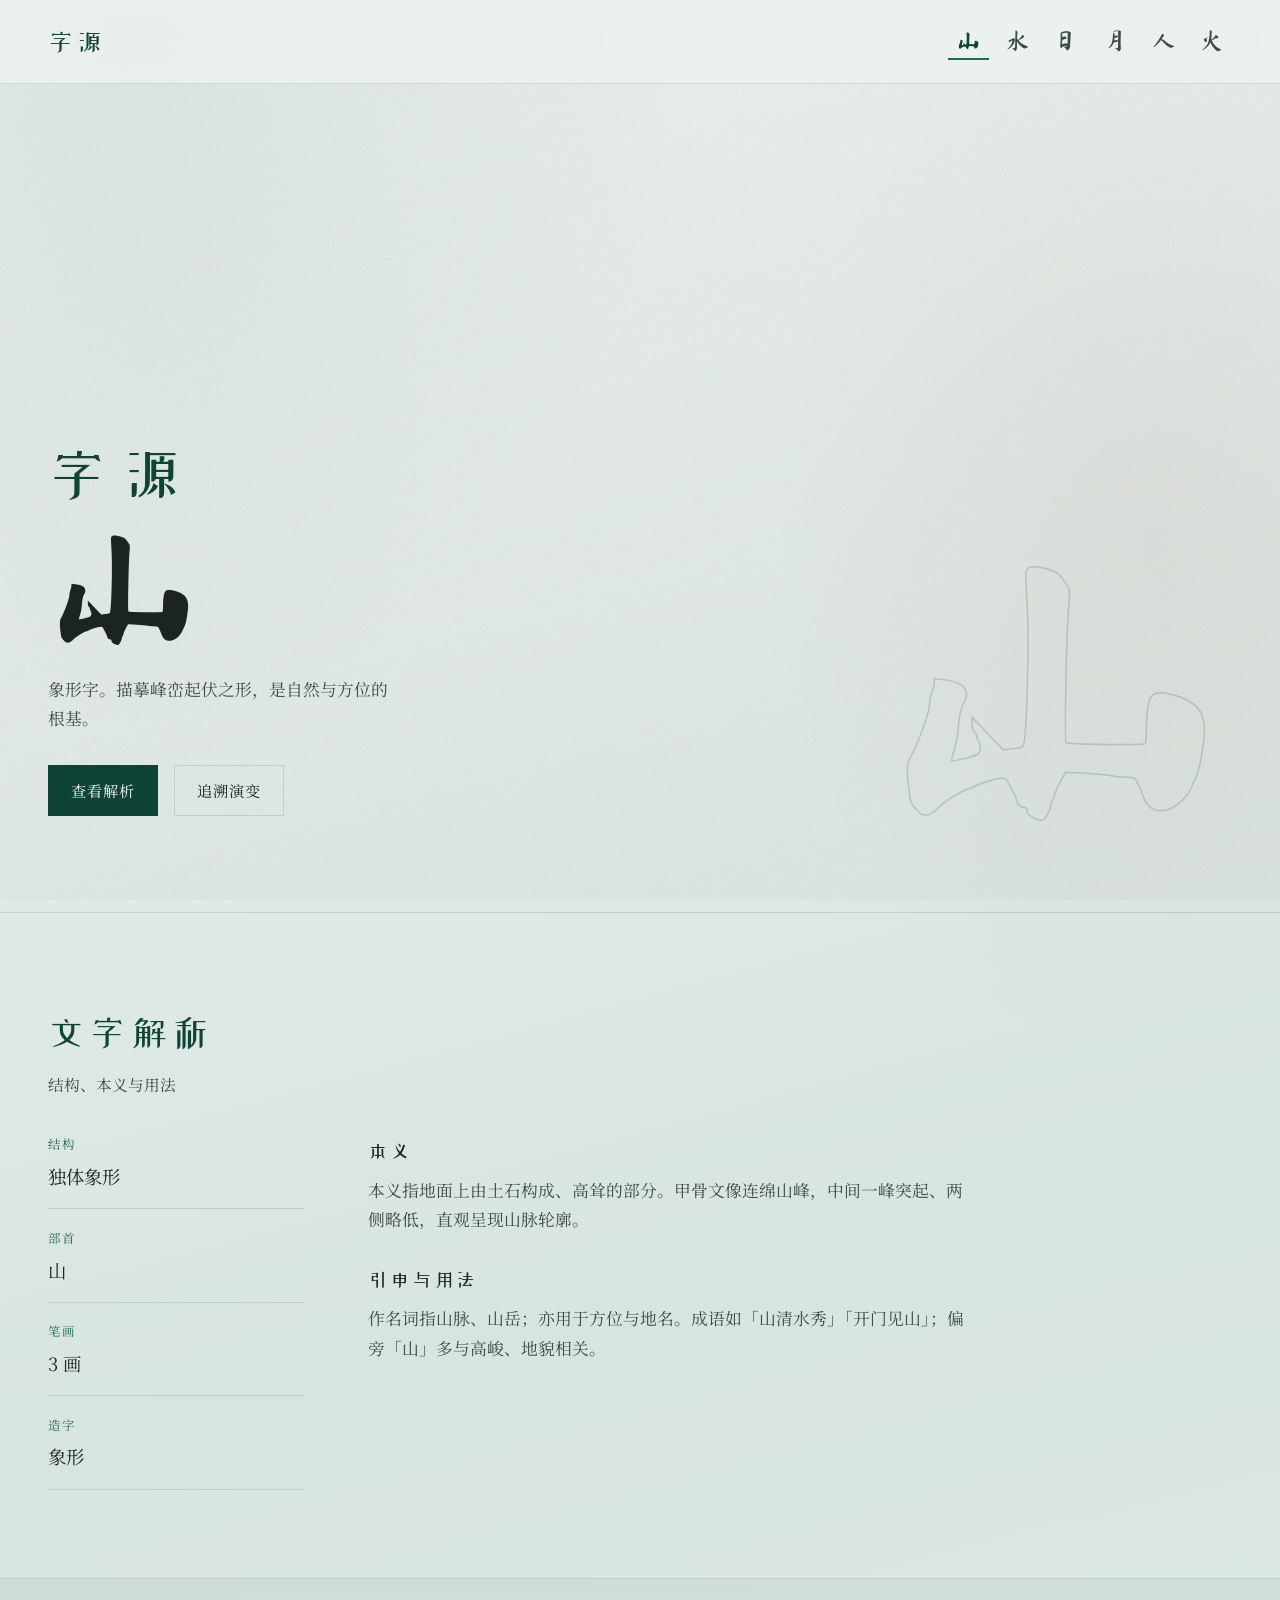
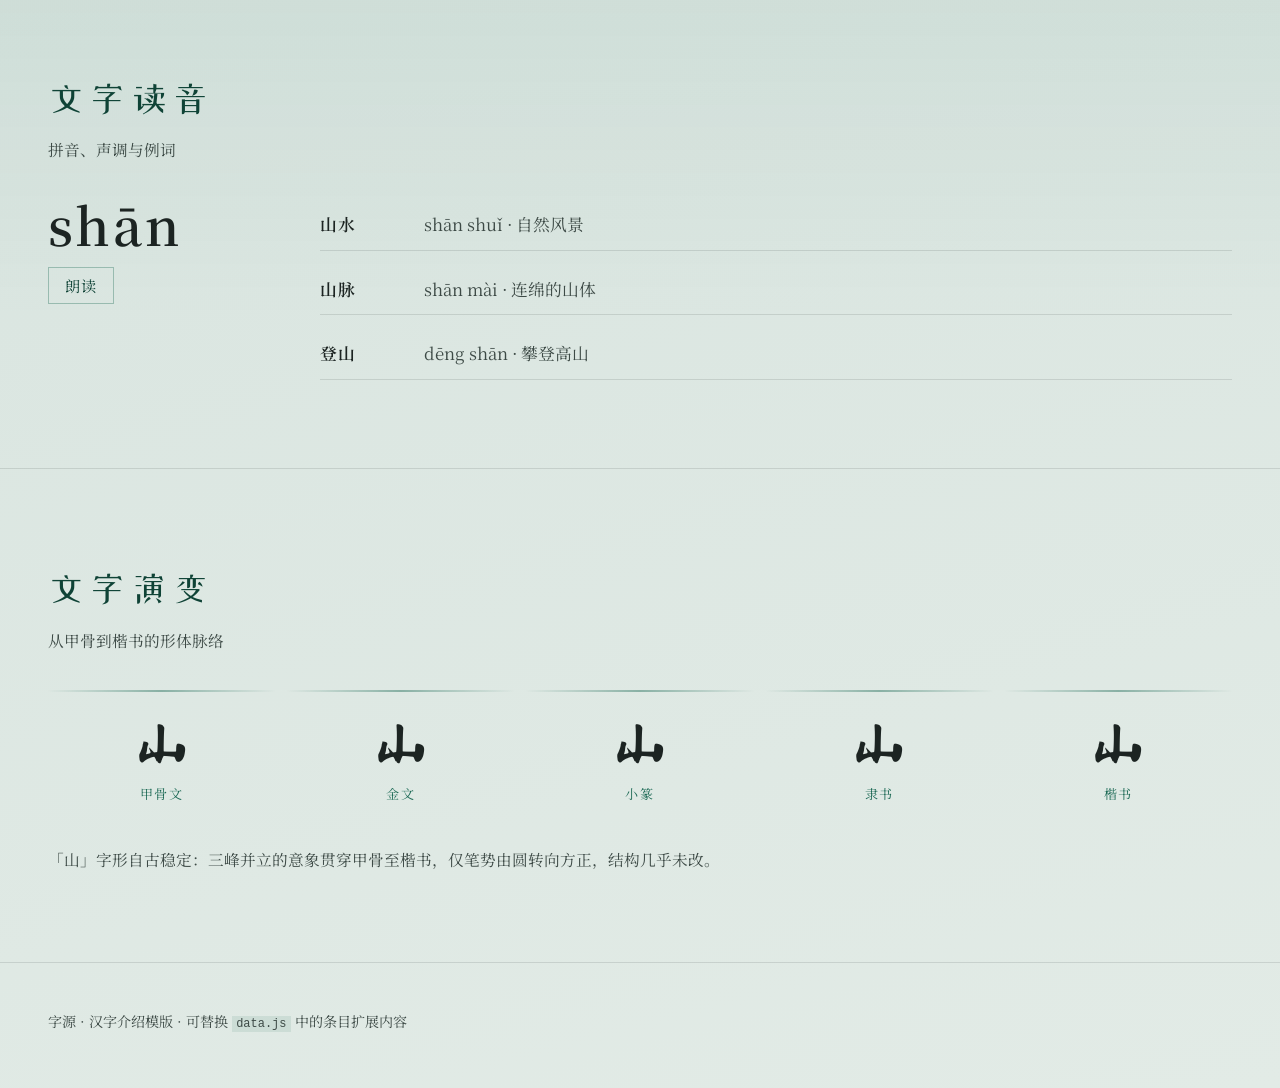
==== index.html @ 9df57b16 "Add files via upload 首次上传" ====
<!DOCTYPE html>
<html lang="zh-CN">
<head>
  <meta charset="UTF-8" />
  <meta name="viewport" content="width=device-width, initial-scale=1.0" />
  <title>字源 · 汉字溯源</title>
  <link rel="preconnect" href="https://fonts.googleapis.com" />
  <link rel="preconnect" href="https://fonts.gstatic.com" crossorigin />
  <link href="https://fonts.googleapis.com/css2?family=Ma+Shan+Zheng&family=Noto+Serif+SC:wght@400;600;700&family=ZCOOL+XiaoWei&display=swap" rel="stylesheet" />
  <link rel="stylesheet" href="styles.css" />
</head>
<body>
  <div class="ink-wash" aria-hidden="true"></div>

  <header class="site-header">
    <a class="brand" href="#top">字源</a>
    <nav class="char-nav" id="charNav" aria-label="汉字列表"></nav>
  </header>

  <main id="top">
    <section class="hero" id="hero">
      <div class="hero-copy">
        <p class="brand-mark">字源</p>
        <h1 class="hero-char" id="heroChar">山</h1>
        <p class="hero-lead" id="heroLead">象形字。描摹峰峦起伏之形，是自然与方位的根基。</p>
        <div class="hero-actions">
          <a class="btn primary" href="#analysis">查看解析</a>
          <a class="btn ghost" href="#evolution">追溯演变</a>
        </div>
      </div>
      <div class="hero-glyph" aria-hidden="true">
        <span class="glyph-shadow" id="glyphShadow">山</span>
      </div>
    </section>

    <section class="panel" id="analysis">
      <header class="panel-head">
        <h2>文字解析</h2>
        <p>结构、本义与用法</p>
      </header>
      <div class="analysis-grid">
        <dl class="meta-list">
          <div>
            <dt>结构</dt>
            <dd id="metaStructure">独体象形</dd>
          </div>
          <div>
            <dt>部首</dt>
            <dd id="metaRadical">山</dd>
          </div>
          <div>
            <dt>笔画</dt>
            <dd id="metaStrokes">3 画</dd>
          </div>
          <div>
            <dt>造字</dt>
            <dd id="metaMethod">象形</dd>
          </div>
        </dl>
        <article class="prose">
          <h3>本义</h3>
          <p id="meaningText"></p>
          <h3>引申与用法</h3>
          <p id="usageText"></p>
        </article>
      </div>
    </section>

    <section class="panel tone-panel" id="reading">
      <header class="panel-head">
        <h2>文字读音</h2>
        <p>拼音、声调与例词</p>
      </header>
      <div class="reading-layout">
        <div class="pinyin-block">
          <span class="pinyin" id="pinyinText">shān</span>
          <button type="button" class="btn speak" id="speakBtn" aria-label="朗读读音">朗读</button>
        </div>
        <ul class="example-list" id="exampleList"></ul>
      </div>
    </section>

    <section class="panel" id="evolution">
      <header class="panel-head">
        <h2>文字演变</h2>
        <p>从甲骨到楷书的形体脉络</p>
      </header>
      <ol class="evo-track" id="evoTrack"></ol>
      <p class="evo-note" id="evoNote"></p>
    </section>
  </main>

  <footer class="site-footer">
    <p>字源 · 汉字介绍模版 · 可替换 <code>data.js</code> 中的条目扩展内容</p>
  </footer>

  <script src="data.js"></script>
  <script src="app.js"></script>
</body>
</html>
---- styles.css ----
/* 字源 — 汉字介绍模版
   视觉方向：青墨纸色 · 青绿点缀 · 书法大字为主视觉 */

:root {
  --ink: #1c2422;
  --ink-soft: #3d4a46;
  --mist: #d8e4df;
  --paper: #eef3f0;
  --paper-deep: #e2ebe6;
  --jade: #1f6b57;
  --jade-deep: #0f4336;
  --lacquer: #8b2e2e;
  --line: rgba(28, 36, 34, 0.12);
  --shadow: rgba(15, 67, 54, 0.08);
  --font-display: "Ma Shan Zheng", "ZCOOL XiaoWei", cursive;
  --font-title: "ZCOOL XiaoWei", "Noto Serif SC", serif;
  --font-body: "Noto Serif SC", "Songti SC", serif;
  --ease: cubic-bezier(0.22, 1, 0.36, 1);
}

*,
*::before,
*::after {
  box-sizing: border-box;
}

html {
  scroll-behavior: smooth;
}

body {
  margin: 0;
  min-height: 100vh;
  color: var(--ink);
  font-family: var(--font-body);
  font-size: 1.05rem;
  line-height: 1.75;
  background:
    radial-gradient(ellipse 80% 50% at 10% 0%, rgba(31, 107, 87, 0.08), transparent 55%),
    radial-gradient(ellipse 60% 40% at 90% 20%, rgba(139, 46, 46, 0.05), transparent 50%),
    linear-gradient(165deg, var(--paper) 0%, var(--mist) 48%, var(--paper-deep) 100%);
  overflow-x: hidden;
}

.ink-wash {
  position: fixed;
  inset: 0;
  pointer-events: none;
  z-index: 0;
  opacity: 0.35;
  background-image:
    url("data:image/svg+xml,%3Csvg xmlns='http://www.w3.org/2000/svg' width='120' height='120'%3E%3Cfilter id='n'%3E%3CfeTurbulence type='fractalNoise' baseFrequency='0.9' numOctaves='3' stitchTiles='stitch'/%3E%3C/filter%3E%3Crect width='120' height='120' filter='url(%23n)' opacity='0.4'/%3E%3C/svg%3E");
  mix-blend-mode: multiply;
}

.site-header,
main,
.site-footer {
  position: relative;
  z-index: 1;
}

.site-header {
  display: flex;
  align-items: center;
  justify-content: space-between;
  gap: 1.5rem;
  padding: 1.25rem clamp(1.25rem, 4vw, 3rem);
  border-bottom: 1px solid var(--line);
  backdrop-filter: blur(8px);
  background: rgba(238, 243, 240, 0.72);
}

.brand {
  font-family: var(--font-title);
  font-size: 1.55rem;
  letter-spacing: 0.18em;
  color: var(--jade-deep);
  text-decoration: none;
}

.char-nav {
  display: flex;
  flex-wrap: wrap;
  gap: 0.35rem 0.5rem;
  justify-content: flex-end;
}

.char-nav button {
  appearance: none;
  border: none;
  background: transparent;
  font-family: var(--font-display);
  font-size: 1.45rem;
  line-height: 1;
  padding: 0.35rem 0.55rem;
  color: var(--ink-soft);
  cursor: pointer;
  border-bottom: 2px solid transparent;
  transition: color 0.3s var(--ease), border-color 0.3s var(--ease), transform 0.3s var(--ease);
}

.char-nav button:hover {
  color: var(--jade);
  transform: translateY(-2px);
}

.char-nav button.is-active {
  color: var(--jade-deep);
  border-bottom-color: var(--jade);
}

/* —— Hero：一屏一构图 —— */
.hero {
  display: grid;
  grid-template-columns: 1.05fr 0.95fr;
  align-items: end;
  min-height: calc(100vh - 4.5rem);
  padding: clamp(2rem, 6vw, 5rem) clamp(1.25rem, 4vw, 3rem) clamp(3rem, 8vw, 6rem);
  gap: clamp(1.5rem, 4vw, 3rem);
  overflow: hidden;
}

.hero-copy {
  max-width: 28rem;
  animation: rise 0.9s var(--ease) both;
}

.brand-mark {
  margin: 0 0 0.75rem;
  font-family: var(--font-title);
  font-size: clamp(2.4rem, 5vw, 3.6rem);
  letter-spacing: 0.28em;
  color: var(--jade-deep);
  line-height: 1.1;
}

.hero-char {
  margin: 0;
  font-family: var(--font-display);
  font-size: clamp(5.5rem, 14vw, 9.5rem);
  font-weight: 400;
  line-height: 0.9;
  color: var(--ink);
  letter-spacing: 0.04em;
}

.hero-lead {
  margin: 1.25rem 0 2rem;
  color: var(--ink-soft);
  font-size: 1.05rem;
  max-width: 22rem;
}

.hero-actions {
  display: flex;
  flex-wrap: wrap;
  gap: 0.75rem 1rem;
}

.btn {
  display: inline-flex;
  align-items: center;
  justify-content: center;
  padding: 0.7rem 1.35rem;
  font-family: var(--font-body);
  font-size: 0.95rem;
  letter-spacing: 0.08em;
  text-decoration: none;
  border: 1px solid transparent;
  cursor: pointer;
  transition: background 0.3s var(--ease), color 0.3s var(--ease), border-color 0.3s var(--ease), transform 0.3s var(--ease);
}

.btn.primary {
  background: var(--jade-deep);
  color: #f4f8f6;
}

.btn.primary:hover {
  background: var(--jade);
  transform: translateY(-1px);
}

.btn.ghost {
  background: transparent;
  color: var(--ink);
  border-color: var(--line);
}

.btn.ghost:hover {
  border-color: var(--jade);
  color: var(--jade-deep);
}

.btn.speak {
  background: transparent;
  color: var(--jade-deep);
  border-color: rgba(31, 107, 87, 0.35);
  padding: 0.45rem 1rem;
}

.btn.speak:hover {
  background: rgba(31, 107, 87, 0.08);
}

.hero-glyph {
  position: relative;
  display: flex;
  align-items: flex-end;
  justify-content: flex-end;
  min-height: 18rem;
}

.glyph-shadow {
  font-family: var(--font-display);
  font-size: clamp(12rem, 32vw, 22rem);
  line-height: 0.75;
  color: transparent;
  -webkit-text-stroke: 1.5px rgba(15, 67, 54, 0.18);
  user-select: none;
  animation: drift 1.2s var(--ease) 0.15s both;
}

/* —— 内容区 —— */
.panel {
  padding: clamp(3rem, 8vw, 5.5rem) clamp(1.25rem, 4vw, 3rem);
  border-top: 1px solid var(--line);
}

.panel-head {
  margin-bottom: 2.25rem;
  max-width: 36rem;
}

.panel-head h2 {
  margin: 0 0 0.4rem;
  font-family: var(--font-title);
  font-size: clamp(1.75rem, 3vw, 2.25rem);
  font-weight: 400;
  letter-spacing: 0.12em;
  color: var(--jade-deep);
}

.panel-head p {
  margin: 0;
  color: var(--ink-soft);
  font-size: 0.98rem;
}

.analysis-grid {
  display: grid;
  grid-template-columns: minmax(12rem, 16rem) 1fr;
  gap: clamp(2rem, 5vw, 4rem);
  align-items: start;
}

.meta-list {
  margin: 0;
  padding: 0;
  display: grid;
  gap: 1.15rem;
}

.meta-list > div {
  padding-bottom: 1rem;
  border-bottom: 1px solid var(--line);
}

.meta-list dt {
  font-size: 0.78rem;
  letter-spacing: 0.16em;
  color: var(--jade);
  margin-bottom: 0.25rem;
}

.meta-list dd {
  margin: 0;
  font-size: 1.15rem;
  color: var(--ink);
}

.prose h3 {
  margin: 0 0 0.5rem;
  font-family: var(--font-title);
  font-size: 1.2rem;
  font-weight: 400;
  letter-spacing: 0.1em;
}

.prose h3 + p {
  margin: 0 0 1.75rem;
  color: var(--ink-soft);
  max-width: 38rem;
}

.tone-panel {
  background: linear-gradient(180deg, rgba(31, 107, 87, 0.06), transparent 70%);
}

.reading-layout {
  display: grid;
  grid-template-columns: minmax(10rem, 14rem) 1fr;
  gap: clamp(1.5rem, 4vw, 3rem);
  align-items: start;
}

.pinyin-block {
  display: flex;
  flex-direction: column;
  align-items: flex-start;
  gap: 1rem;
}

.pinyin {
  font-family: var(--font-body);
  font-size: clamp(2.2rem, 5vw, 3.2rem);
  font-weight: 600;
  letter-spacing: 0.06em;
  color: var(--ink);
  line-height: 1;
}

.example-list {
  list-style: none;
  margin: 0;
  padding: 0;
  display: grid;
  gap: 0.85rem;
}

.example-list li {
  display: grid;
  grid-template-columns: 5.5rem 1fr;
  gap: 1rem;
  padding: 0.65rem 0;
  border-bottom: 1px solid var(--line);
}

.example-list .word {
  font-weight: 600;
  letter-spacing: 0.06em;
}

.example-list .gloss {
  color: var(--ink-soft);
}

/* —— 演变轴 —— */
.evo-track {
  list-style: none;
  margin: 0;
  padding: 0;
  display: grid;
  grid-template-columns: repeat(5, minmax(0, 1fr));
  gap: 0.75rem;
  counter-reset: evo;
}

.evo-track li {
  position: relative;
  padding: 1.25rem 0.5rem 0.5rem;
  text-align: center;
  animation: rise 0.7s var(--ease) both;
}

.evo-track li::before {
  content: "";
  position: absolute;
  top: 0;
  left: 0;
  right: 0;
  height: 2px;
  background: linear-gradient(90deg, transparent, var(--jade), transparent);
  opacity: 0.45;
}

.evo-form {
  display: block;
  font-family: var(--font-display);
  font-size: clamp(2.4rem, 5vw, 3.4rem);
  line-height: 1.2;
  color: var(--ink);
  margin-bottom: 0.5rem;
  transition: transform 0.4s var(--ease), color 0.3s;
}

.evo-track li:hover .evo-form {
  transform: scale(1.08);
  color: var(--jade-deep);
}

.evo-era {
  display: block;
  font-size: 0.82rem;
  letter-spacing: 0.12em;
  color: var(--jade);
}

.evo-note {
  margin: 2rem 0 0;
  max-width: 42rem;
  color: var(--ink-soft);
  font-size: 0.98rem;
}

.site-footer {
  padding: 2rem clamp(1.25rem, 4vw, 3rem) 2.5rem;
  border-top: 1px solid var(--line);
  color: var(--ink-soft);
  font-size: 0.88rem;
}

.site-footer code {
  font-size: 0.85em;
  padding: 0.1em 0.35em;
  background: rgba(31, 107, 87, 0.1);
}

.is-switching .hero-char,
.is-switching .glyph-shadow,
.is-switching .hero-lead {
  animation: fade-swap 0.45s var(--ease);
}

@keyframes rise {
  from {
    opacity: 0;
    transform: translateY(1.25rem);
  }
  to {
    opacity: 1;
    transform: translateY(0);
  }
}

@keyframes drift {
  from {
    opacity: 0;
    transform: translate(2rem, 1.5rem) scale(0.96);
  }
  to {
    opacity: 1;
    transform: translate(0, 0) scale(1);
  }
}

@keyframes fade-swap {
  0% {
    opacity: 0.35;
    transform: translateY(6px);
  }
  100% {
    opacity: 1;
    transform: translateY(0);
  }
}

@media (max-width: 860px) {
  .hero {
    grid-template-columns: 1fr;
    min-height: auto;
    padding-top: 2.5rem;
  }

  .hero-glyph {
    order: -1;
    justify-content: flex-start;
    min-height: 10rem;
  }

  .glyph-shadow {
    font-size: clamp(9rem, 42vw, 14rem);
  }

  .analysis-grid,
  .reading-layout {
    grid-template-columns: 1fr;
  }

  .evo-track {
    grid-template-columns: repeat(2, 1fr);
  }

  .evo-track li:last-child {
    grid-column: 1 / -1;
  }
}

@media (max-width: 520px) {
  .site-header {
    flex-direction: column;
    align-items: flex-start;
  }

  .char-nav {
    justify-content: flex-start;
  }

  .example-list li {
    grid-template-columns: 1fr;
    gap: 0.25rem;
  }
}
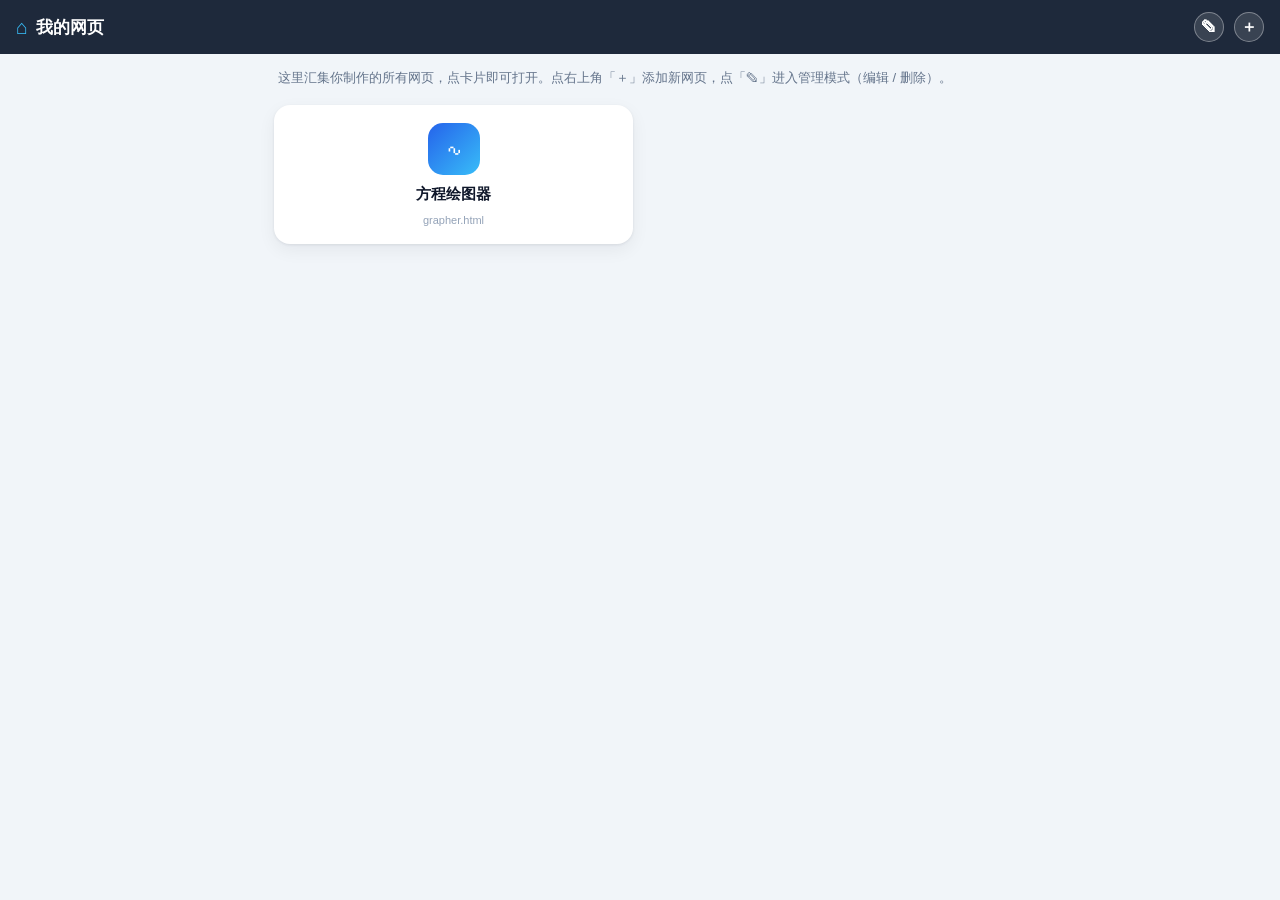
==== commit 6ff74246: "部署导航主页应用；字源站点移至 ziyuan/ 子目录" ====
--- a/index.html
+++ b/index.html
@@ -1,100 +1,60 @@
-<!DOCTYPE html>
-<html lang="zh-CN">
-<head>
-  <meta charset="UTF-8" />
-  <meta name="viewport" content="width=device-width, initial-scale=1.0" />
-  <title>字源 · 汉字溯源</title>
-  <link rel="preconnect" href="https://fonts.googleapis.com" />
-  <link rel="preconnect" href="https://fonts.gstatic.com" crossorigin />
-  <link href="https://fonts.googleapis.com/css2?family=Ma+Shan+Zheng&family=Noto+Serif+SC:wght@400;600;700&family=ZCOOL+XiaoWei&display=swap" rel="stylesheet" />
-  <link rel="stylesheet" href="styles.css" />
-</head>
-<body>
-  <div class="ink-wash" aria-hidden="true"></div>
-
-  <header class="site-header">
-    <a class="brand" href="#top">字源</a>
-    <nav class="char-nav" id="charNav" aria-label="汉字列表"></nav>
-  </header>
-
-  <main id="top">
-    <section class="hero" id="hero">
-      <div class="hero-copy">
-        <p class="brand-mark">字源</p>
-        <h1 class="hero-char" id="heroChar">山</h1>
-        <p class="hero-lead" id="heroLead">象形字。描摹峰峦起伏之形，是自然与方位的根基。</p>
-        <div class="hero-actions">
-          <a class="btn primary" href="#analysis">查看解析</a>
-          <a class="btn ghost" href="#evolution">追溯演变</a>
-        </div>
-      </div>
-      <div class="hero-glyph" aria-hidden="true">
-        <span class="glyph-shadow" id="glyphShadow">山</span>
-      </div>
-    </section>
-
-    <section class="panel" id="analysis">
-      <header class="panel-head">
-        <h2>文字解析</h2>
-        <p>结构、本义与用法</p>
-      </header>
-      <div class="analysis-grid">
-        <dl class="meta-list">
-          <div>
-            <dt>结构</dt>
-            <dd id="metaStructure">独体象形</dd>
-          </div>
-          <div>
-            <dt>部首</dt>
-            <dd id="metaRadical">山</dd>
-          </div>
-          <div>
-            <dt>笔画</dt>
-            <dd id="metaStrokes">3 画</dd>
-          </div>
-          <div>
-            <dt>造字</dt>
-            <dd id="metaMethod">象形</dd>
-          </div>
-        </dl>
-        <article class="prose">
-          <h3>本义</h3>
-          <p id="meaningText"></p>
-          <h3>引申与用法</h3>
-          <p id="usageText"></p>
-        </article>
-      </div>
-    </section>
-
-    <section class="panel tone-panel" id="reading">
-      <header class="panel-head">
-        <h2>文字读音</h2>
-        <p>拼音、声调与例词</p>
-      </header>
-      <div class="reading-layout">
-        <div class="pinyin-block">
-          <span class="pinyin" id="pinyinText">shān</span>
-          <button type="button" class="btn speak" id="speakBtn" aria-label="朗读读音">朗读</button>
-        </div>
-        <ul class="example-list" id="exampleList"></ul>
-      </div>
-    </section>
-
-    <section class="panel" id="evolution">
-      <header class="panel-head">
-        <h2>文字演变</h2>
-        <p>从甲骨到楷书的形体脉络</p>
-      </header>
-      <ol class="evo-track" id="evoTrack"></ol>
-      <p class="evo-note" id="evoNote"></p>
-    </section>
-  </main>
-
-  <footer class="site-footer">
-    <p>字源 · 汉字介绍模版 · 可替换 <code>data.js</code> 中的条目扩展内容</p>
-  </footer>
-
-  <script src="data.js"></script>
-  <script src="app.js"></script>
-</body>
-</html>
+<!DOCTYPE html>
+<html lang="zh-CN">
+<head>
+<meta charset="UTF-8" />
+<meta name="viewport" content="width=device-width, initial-scale=1.0, maximum-scale=1.0, user-scalable=no, viewport-fit=cover" />
+<meta name="theme-color" content="#1e293b" />
+<title>我的网页 · 导航</title>
+<link rel="manifest" href="manifest.webmanifest" />
+<link rel="stylesheet" href="assets/css/style.css" />
+<link rel="stylesheet" href="assets/css/home.css" />
+</head>
+<body>
+<div id="app">
+  <header class="topbar">
+    <div class="brand">
+      <span class="brand-mark">⌂</span>
+      <span class="brand-name">我的网页</span>
+    </div>
+    <div class="topbar-right">
+      <button class="help-btn" id="manageBtn" type="button" aria-label="管理">✎</button>
+      <button class="help-btn" id="addBtn" type="button" aria-label="添加网页">＋</button>
+    </div>
+  </header>
+
+  <main class="pages">
+    <p class="home-intro">这里汇集你制作的所有网页，点卡片即可打开。点右上角「＋」添加新网页，点「✎」进入管理模式（编辑 / 删除）。</p>
+    <div class="app-grid" id="appGrid"><!-- 由脚本生成 --></div>
+  </main>
+
+  <!-- 添加/编辑弹层 -->
+  <div class="sheet-mask" id="editMask" hidden>
+    <div class="sheet">
+      <div class="sheet-title" id="editTitle">添加网页</div>
+      <div class="sheet-body">
+        <div class="field">
+          <label for="inName">名称</label>
+          <input id="inName" type="text" placeholder="如：方程绘图器" maxlength="30" />
+        </div>
+        <div class="field">
+          <label for="inUrl">地址（网页路径或网址）</label>
+          <input id="inUrl" type="text" placeholder="grapher.html 或 https://..." />
+        </div>
+        <div class="field">
+          <label for="inIcon">图标（一个 emoji 或单字，可选）</label>
+          <input id="inIcon" type="text" placeholder="∿" maxlength="2" />
+        </div>
+      </div>
+      <div class="sheet-actions">
+        <button class="btn btn-ghost" id="editCancel">取消</button>
+        <button class="btn btn-danger" id="editDel" style="display:none">删除</button>
+        <button class="btn btn-primary" id="editSave">保存</button>
+      </div>
+    </div>
+  </div>
+
+  <div class="toast" id="toast" hidden></div>
+
+  <script src="assets/js/home.js"></script>
+</body>
+</html>
--- a/assets/css/style.css
+++ b/assets/css/style.css
@@ -0,0 +1,143 @@
+:root{
+  --bg:#f1f5f9;
+  --card:#ffffff;
+  --ink:#0f172a;
+  --muted:#64748b;
+  --line:#e2e8f0;
+  --primary:#2563eb;
+  --primary-d:#1d4ed8;
+  --save:#0d9488;
+  --save-d:#0f766e;
+  --danger:#dc2626;
+  --bar:#1e293b;
+  --shadow:0 1px 3px rgba(15,23,42,.08),0 6px 18px rgba(15,23,42,.06);
+}
+*{box-sizing:border-box;-webkit-tap-highlight-color:transparent;}
+[hidden]{display:none !important;}
+html,body{margin:0;padding:0;height:100%;}
+body{
+  font-family:-apple-system,BlinkMacSystemFont,"Segoe UI","PingFang SC","Microsoft YaHei",sans-serif;
+  background:var(--bg);color:var(--ink);
+  overscroll-behavior:none;
+}
+#app{display:flex;flex-direction:column;min-height:100vh;}
+
+/* 顶部栏 */
+.topbar{
+  position:sticky;top:0;z-index:20;
+  display:flex;align-items:center;justify-content:space-between;
+  padding:calc(env(safe-area-inset-top) + 12px) 16px 12px;
+  background:var(--bar);color:#fff;
+}
+.brand{display:flex;align-items:center;gap:8px;font-weight:700;font-size:17px;}
+.brand-mark{font-size:20px;color:#38bdf8;}
+.topbar-hint{font-size:11px;color:#94a3b8;}
+.topbar-right{display:flex;align-items:center;gap:10px;}
+.help-btn{width:30px;height:30px;border-radius:50%;border:1px solid rgba(255,255,255,.35);background:rgba(255,255,255,.12);color:#fff;font-size:16px;font-weight:700;cursor:pointer;line-height:1;display:flex;align-items:center;justify-content:center;}
+.help-btn:active{background:rgba(255,255,255,.25);}
+
+/* 页面 */
+.pages{flex:1;padding:14px 14px 90px;max-width:760px;width:100%;margin:0 auto;}
+.page{display:flex;flex-direction:column;gap:14px;}
+
+/* 卡片 */
+.card{background:var(--card);border-radius:16px;padding:16px;box-shadow:var(--shadow);}
+.field{display:flex;flex-direction:column;gap:6px;margin-bottom:12px;}
+.field label{font-size:13px;color:var(--muted);font-weight:600;}
+.field input{
+  border:1px solid var(--line);border-radius:10px;
+  padding:11px 12px;font-size:15px;background:#fff;color:var(--ink);
+  outline:none;transition:border-color .15s;
+}
+.field input:focus{border-color:var(--primary);}
+.field.small{margin-bottom:0;flex:1;}
+.vs-row{display:flex;gap:12px;margin-bottom:12px;align-items:center;}
+
+/* 方程行 */
+.eq-list{display:flex;flex-direction:column;gap:10px;margin-bottom:10px;}
+.eq-row{display:flex;align-items:center;gap:8px;background:#f8fafc;border:1px solid var(--line);border-radius:12px;padding:8px 10px;}
+.eq-dot{width:16px;height:16px;border-radius:50%;flex:0 0 auto;border:2px solid #fff;box-shadow:0 0 0 1px var(--line);}
+.eq-row input{flex:1;border:none;background:transparent;font-size:15px;color:var(--ink);outline:none;min-width:0;}
+.eq-del{border:none;background:transparent;color:var(--danger);font-size:18px;padding:4px 8px;cursor:pointer;}
+
+/* 符号面板 */
+.palette-title{font-size:13px;color:var(--muted);font-weight:600;margin:6px 0 8px;}
+.palette{display:flex;flex-wrap:wrap;gap:8px;}
+.pal{
+  border:1px solid var(--line);background:#fff;border-radius:10px;
+  padding:9px 0;min-width:46px;flex:1 0 auto;text-align:center;
+  font-size:15px;color:var(--ink);cursor:pointer;user-select:none;
+  transition:transform .08s,background .12s;
+}
+.pal:active{transform:scale(.94);background:#eff6ff;}
+.pal.fn{color:var(--primary);font-weight:600;}
+.pal.var{font-style:italic;color:#7c3aed;font-weight:700;}
+.pal.op{background:#eef2f7;color:#0f172a;}
+
+/* 视图设置 */
+.view-settings{margin-top:6px;border-top:1px dashed var(--line);padding-top:12px;}
+.checkbox{display:flex;align-items:center;gap:8px;font-size:14px;color:var(--ink);cursor:pointer;}
+.checkbox input{width:18px;height:18px;accent-color:var(--primary);}
+
+/* 按钮 */
+.btn{border:none;border-radius:12px;padding:12px 16px;font-size:15px;font-weight:600;cursor:pointer;transition:filter .12s,transform .08s;}
+.btn:active{transform:scale(.97);}
+.btn-block{width:100%;}
+.btn-primary{background:var(--primary);color:#fff;}
+.btn-primary:active{filter:brightness(.95);}
+.btn-save{background:var(--save);color:#fff;}
+.btn-ghost{background:#eef2f7;color:var(--ink);}
+.btn-danger{background:var(--danger);color:#fff;}
+.btn-row{display:flex;gap:10px;margin-top:14px;}
+.btn-row .btn{flex:1;}
+
+/* 绘图区 */
+.plot-card{padding:12px;}
+.plot-wrap{width:100%;background:#fff;border:1px solid var(--line);border-radius:12px;overflow:hidden;}
+#plot{display:block;width:100%;height:auto;touch-action:none;}
+.plot-status{margin-top:10px;font-size:13px;color:var(--muted);text-align:center;min-height:18px;}
+
+/* 导航 */
+.tabbar{
+  position:fixed;left:0;right:0;bottom:0;z-index:30;
+  display:flex;background:var(--card);
+  border-top:1px solid var(--line);
+  padding:6px 0 calc(env(safe-area-inset-bottom) + 6px);
+  box-shadow:0 -2px 12px rgba(15,23,42,.06);
+}
+.tab{flex:1;display:flex;flex-direction:column;align-items:center;gap:3px;border:none;background:transparent;color:var(--muted);cursor:pointer;padding:6px 0;}
+.tab-ico{font-size:20px;line-height:1;}
+.tab-txt{font-size:11px;}
+.tab.active{color:var(--primary);}
+.tab.active .tab-ico{color:var(--primary);}
+
+/* 数据页 */
+.data-head{display:flex;align-items:center;justify-content:space-between;margin-bottom:12px;}
+.data-head h2{font-size:17px;margin:0;}
+.data-count{font-size:13px;color:var(--muted);}
+.data-list{display:flex;flex-direction:column;gap:10px;}
+.data-item{border:1px solid var(--line);border-radius:12px;padding:12px;background:#f8fafc;}
+.data-item .di-name{font-weight:700;font-size:15px;margin-bottom:6px;display:flex;align-items:center;gap:8px;}
+.data-item .di-expr{font-size:13px;color:var(--muted);font-family:ui-monospace,SFMono-Regular,Menlo,monospace;word-break:break-all;}
+.data-item .di-meta{font-size:11px;color:#94a3b8;margin-top:6px;}
+.di-actions{display:flex;gap:8px;margin-top:10px;}
+.di-actions .btn{flex:1;padding:9px 10px;font-size:13px;}
+.empty-tip{color:var(--muted);font-size:14px;text-align:center;padding:30px 10px;line-height:1.6;}
+
+/* 关于 */
+.about-text{font-size:14px;line-height:1.7;color:var(--ink);}
+.about-list{font-size:14px;line-height:1.7;color:var(--ink);padding-left:20px;}
+.about-list code{background:#f1f5f9;padding:1px 6px;border-radius:6px;font-size:13px;}
+.about-ver{font-size:12px;color:var(--muted);margin-top:14px;}
+
+/* 弹层 */
+.sheet-mask{position:fixed;inset:0;z-index:50;background:rgba(15,23,42,.45);display:flex;align-items:flex-end;justify-content:center;}
+.sheet{background:#fff;width:100%;max-width:480px;border-radius:18px 18px 0 0;padding:20px 18px calc(env(safe-area-inset-bottom) + 18px);animation:up .18s ease;}
+@keyframes up{from{transform:translateY(20px);opacity:.6}to{transform:none;opacity:1}}
+.sheet-title{font-size:17px;font-weight:700;margin-bottom:10px;}
+.sheet-body{font-size:14px;color:var(--muted);line-height:1.6;margin-bottom:16px;}
+.sheet-body p{margin:0 0 10px;}
+.sheet-body p:last-child{margin-bottom:0;}
+.sheet-body code{background:#f1f5f9;padding:1px 6px;border-radius:6px;font-size:13px;color:#0f172a;}
+.sheet-actions{display:flex;gap:10px;}
+.sheet-actions .btn{flex:1;}
--- a/assets/css/home.css
+++ b/assets/css/home.css
@@ -0,0 +1,27 @@
+/* 主页导航（启动台）样式 */
+.pages{padding-top:14px;}
+.home-intro{font-size:13px;color:var(--muted);line-height:1.6;margin:0 4px 16px;}
+
+.app-grid{display:grid;grid-template-columns:repeat(2,1fr);gap:14px;}
+.app-grid.manage .app-card{border:2px dashed #cbd5e1;}
+
+.app-card{position:relative;background:var(--card);border-radius:16px;padding:18px 12px;box-shadow:var(--shadow);
+  display:flex;flex-direction:column;align-items:center;justify-content:center;gap:10px;
+  cursor:pointer;text-align:center;transition:transform .08s;min-height:104px;}
+.app-card:active{transform:scale(.97);}
+
+.app-ico{width:52px;height:52px;border-radius:15px;
+  background:linear-gradient(135deg,#2563eb,#38bdf8);color:#fff;
+  display:flex;align-items:center;justify-content:center;font-size:26px;line-height:1;}
+.app-name{font-size:15px;font-weight:600;color:var(--ink);word-break:break-all;}
+.app-url{font-size:11px;color:#94a3b8;max-width:100%;overflow:hidden;text-overflow:ellipsis;white-space:nowrap;}
+
+.app-del{position:absolute;top:6px;right:6px;width:24px;height:24px;border-radius:50%;
+  border:none;background:var(--danger);color:#fff;font-size:16px;line-height:1;padding:0;
+  display:none;align-items:center;justify-content:center;cursor:pointer;}
+.app-grid.manage .app-del{display:flex;}
+
+.help-btn.active{background:var(--primary);border-color:var(--primary);}
+
+.toast{position:fixed;left:50%;top:64px;transform:translateX(-50%);background:#0f172a;color:#fff;
+  padding:10px 16px;border-radius:10px;font-size:13px;z-index:80;box-shadow:0 6px 20px rgba(0,0,0,.2);}
